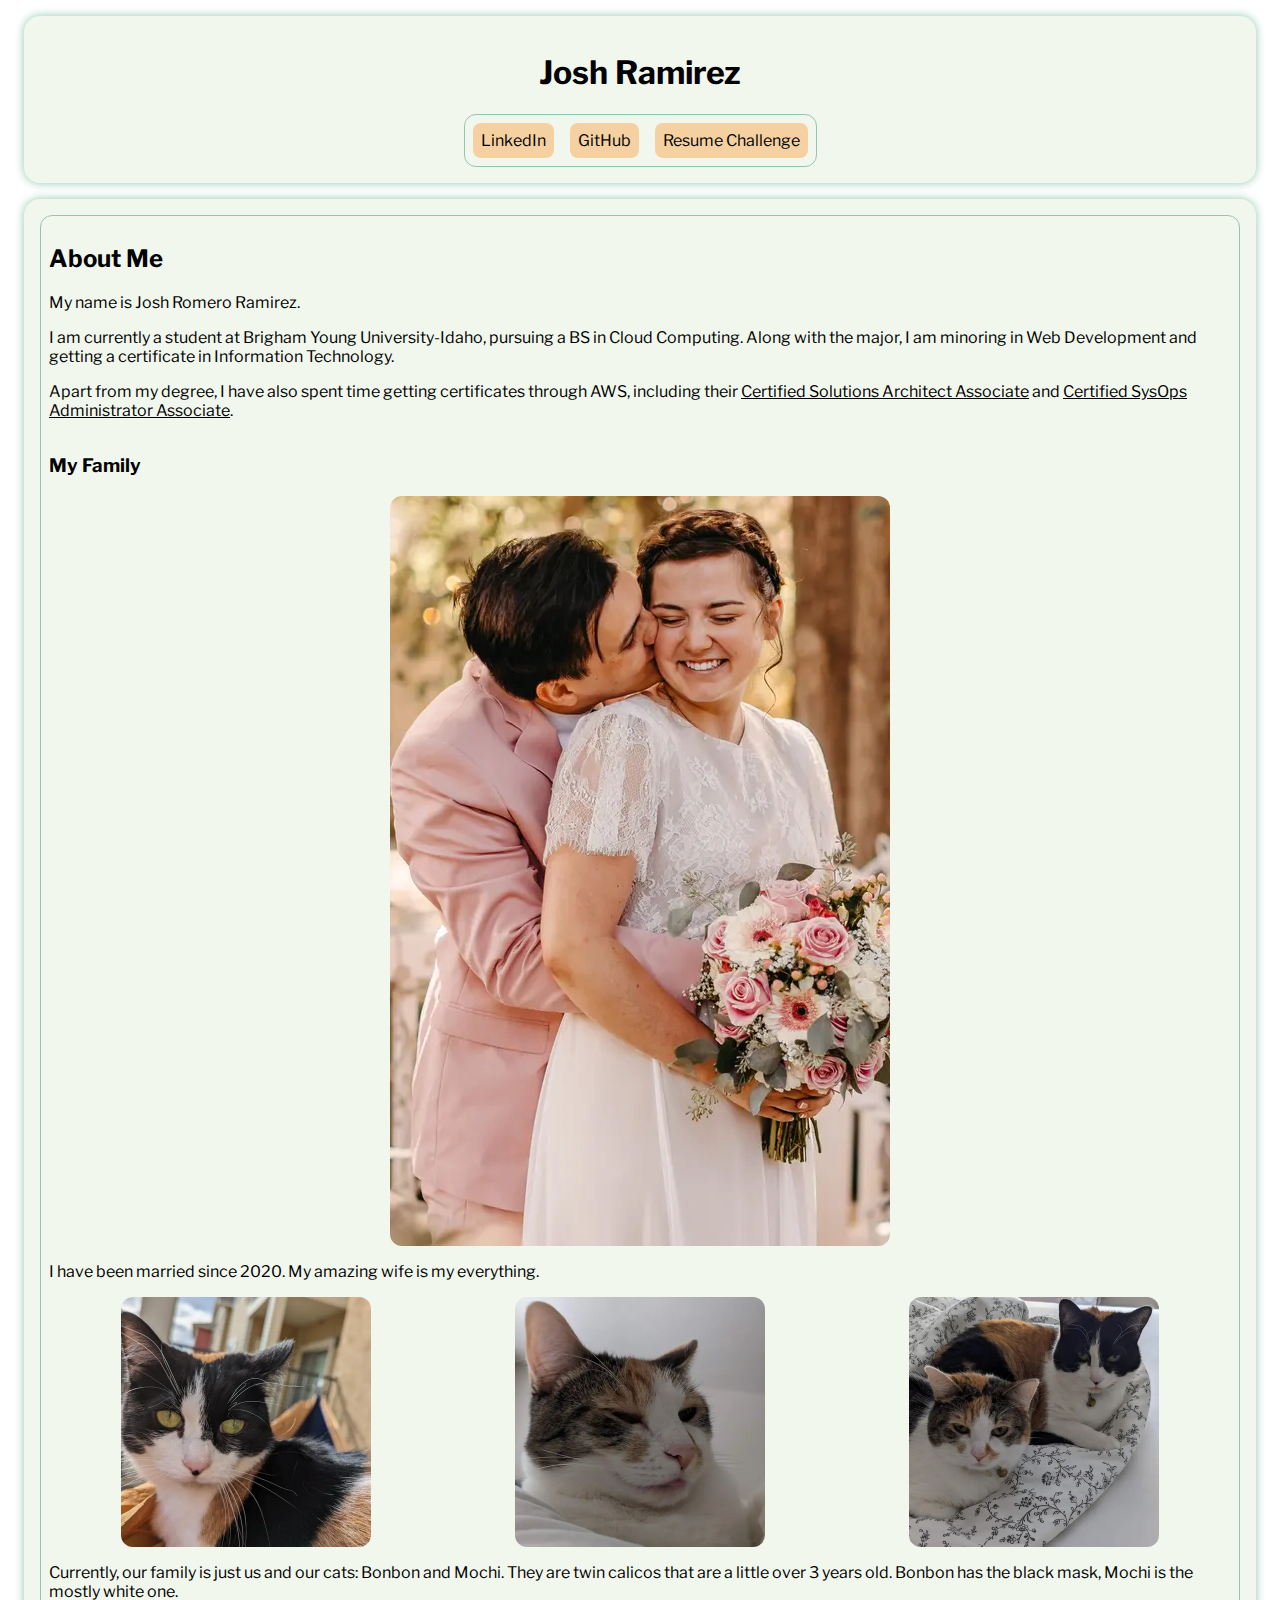
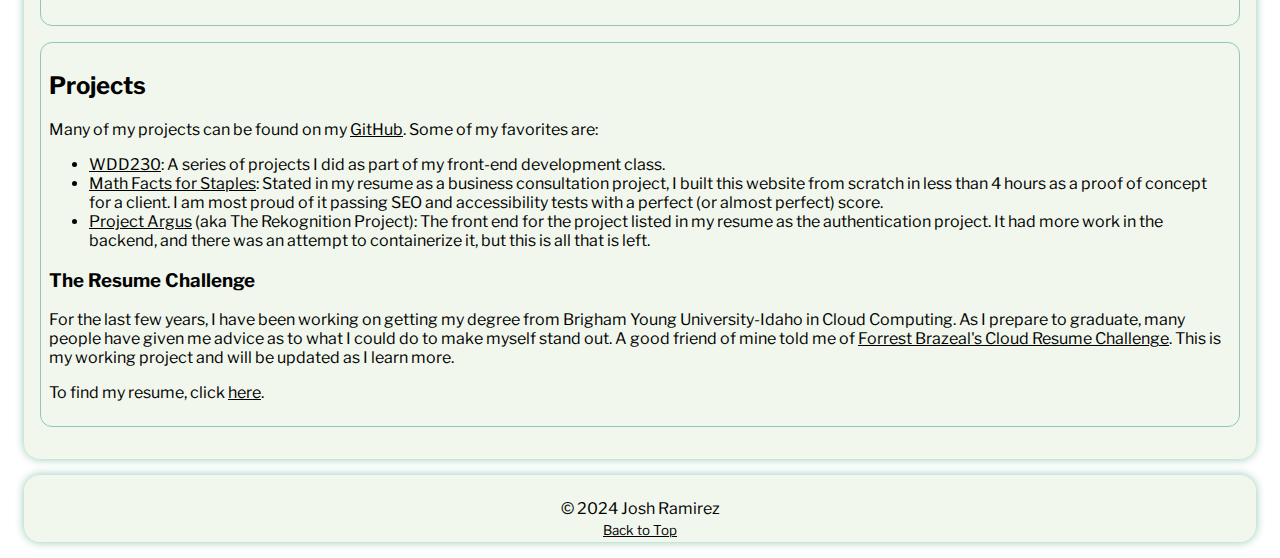
==== index.html @ 392a1a0c "index, styles, and scripts" ====
<!DOCTYPE html>
<html lang="en">

<head>
    <meta charset="UTF-8">
    <meta name="viewport" content="width=device-width, initial-scale=1.0">
    <meta name="author" content="Josh Ramirez">
    <meta name="description"
        content="Josh Ramirez: the cloud architect, web designer, and devops engineer. This is my portfolio.">
    <meta name="title" content="Josh Ramirez's Portfolio">
    <title>Josh Ramirez</title>
    <link rel="stylesheet" href="styles/styles.css">
    <link rel="preconnect" href="https://fonts.googleapis.com">
    <link rel="preconnect" href="https://fonts.gstatic.com" crossorigin>
    <link href="https://fonts.googleapis.com/css2?family=Libre+Franklin:ital,wght@0,100..900;1,100..900&family=Roboto:ital,wght@0,100;0,300;0,400;0,500;0,700;0,900;1,100;1,300;1,400;1,500;1,700;1,900&family=Ubuntu:ital,wght@0,300;0,400;0,500;0,700;1,300;1,400;1,500;1,700&display=swap" rel="stylesheet">
    <link
        href="https://fonts.googleapis.com/css2?family=Roboto:ital,wght@0,100;0,300;0,400;0,500;0,700;0,900;1,100;1,300;1,400;1,500;1,700;1,900&family=Ubuntu:ital,wght@0,300;0,400;0,500;0,700;1,300;1,400;1,500;1,700&display=swap"
        rel="stylesheet">
    

</head>

<body>
    <header id="top">
        <h1>Josh Ramirez</h1>
        <nav>
            <a href="https://www.linkedin.com/in/joshcramirez/" target="_blank">LinkedIn</a>
            <a href="https://github.com/jishrami/" target="_blank">GitHub</a>
            <a href="#resume">Resume Challenge</a>
        </nav>
    </header>
    <main>
        <section id="about" class="about">
            <h2 class="about__title">About Me</h2>
            <p>My name is Josh Romero Ramirez.</p>
            <p>I am currently a student at Brigham Young University-Idaho, pursuing a BS in Cloud Computing. Along with
                the major, I am minoring in Web Development and getting a certificate in Information Technology.</p>
            <p>Apart from my degree, I have also spent time getting certificates through AWS, including their <a
                    href="https://www.credly.com/badges/e95159ed-0b23-4190-8cf0-904408fefb17" target="_blank">Certified
                    Solutions Architect Associate</a> and <a
                    href="https://www.credly.com/badges/cffadac9-4920-4a9d-a0fd-0ac2a2e8e9b9" target="_blank">Certified
                    SysOps Administrator Associate</a>.</p>

            <div class="about__personal">
                <h3 class="about__personal__title">My Family</h3>
                <img src="images/wedding.webp" alt="Josh and his wife embraced at their wedding" loading="lazy"
                    id="wedding-img">
                <p id="wedding-desc">I have been married since 2020. My amazing wife is my everything.</p>
                <img src="images/bonbon.webp" alt="Bonbon, one of Josh's cats. A calico with a black mask."
                    loading="lazy" id="bonbon-img" class="cats">
                <img src="images/mochi.webp" alt="Mochi, one of Josh's cats. A mostly white calico." loading="lazy"
                    id="mochi-img" class="cats">
                <img src="images/both_cats.webp" alt="Both Bonbon and Mochi. Two calicos." loading="lazy"
                    id="both_cats-img" class="cats">
                <p id="cats-desc">Currently, our family is just us and our cats: Bonbon and Mochi. They are twin calicos
                    that are a little over 3 years old. Bonbon has the black mask, Mochi is the mostly white one.</p>
            </div>
        </section>
        <section id="projects" class="projects">
            <h2 class="projects__title">Projects</h2>
            <p>Many of my projects can be found on my <a href="https://github.com/jishrami" target="_blank">GitHub</a>.
                Some of my favorites are:</p>
            <ul class="projects__list">
                <li class="projects__list__item"><a href="https://jishrami.github.io/wdd230/"
                        target="_blank">WDD230</a>: A series of projects I did as part of my front-end development
                    class.</li>
                <li class="projects__list__item"><a href="https://jishrami.github.io/mathfactsforstaples/"
                        target="_blank">Math Facts for Staples</a>: Stated in my resume as a business consultation
                    project, I built this website from scratch in less than 4 hours as a proof of concept for a client.
                    I am most proud of it passing SEO and accessibility tests with a perfect (or almost perfect) score.
                </li>
                <li class="projects__list__item"><a href="https://github.com/BradyHodge/projectArgus"
                        target="_blank">Project Argus</a> (aka The Rekognition Project): The front end for the project
                    listed in my resume as the authentication project. It had more work in the backend, and there was an
                    attempt to containerize it, but this is all that is left.</li>
            </ul>
            <div class="projects__resume">
                <h3 id="resume" class="projects__resume__title">The Resume Challenge</h3>
                <p class="projects__resume__description">For the last few years, I have been working on getting my
                    degree from Brigham Young University-Idaho in Cloud Computing. As I prepare to graduate, many people
                    have given me advice as to what I could do to make myself stand out. A good friend of mine told me
                    of <a href="https://cloudresumechallenge.dev/docs/faq/" target="_blank">Forrest Brazeal's Cloud
                        Resume Challenge</a>. This is my working project and will be updated as I learn more.</p>
                <p class="projects__resume__description__link">To find my resume, click <a
                        href="resume/resume.html">here</a>.</p>
            </div>
        </section>
    </main>
    <footer>
        <p class="footer__copyright">&copy; 2024 Josh Ramirez</p>
        <button class="footer__top">Back to Top</button>
    </footer>

    <script src="scripts/scripts.js"></script>
</body>

</html>
---- styles/styles.css ----
header {
  display: flex;
  flex-flow: column;
  align-items: center;
  padding: 1em;
  background-color: #f1f7ed;
  border-radius: 1em;
  box-shadow: #91c7b1 0px 0px 10px;
  color: #020202;
  justify-content: space-between;
  margin: 1em;
}
header nav {
  display: flex;
  align-items: center;
  flex-flow: row nowrap;
  border: 1px solid #91c7b1;
  border-radius: 0.75em;
  text-align: center;
}
header a {
  text-decoration: none;
  color: #020202;
  margin: 0.5em;
  padding: 0.5em;
  border-radius: 0.5em;
  background-color: rgba(250, 161, 65, 0.4392156863);
  width: fit-content;
}

main {
  background-color: #f1f7ed;
  border-radius: 1em;
  box-shadow: #91c7b1 0px 0px 10px;
  color: #020202;
  padding: 1em;
  margin: 1em;
}
main a {
  color: #020202;
}
main section {
  border: #91c7b1 1px solid;
  border-radius: 0.75em;
  padding: 0.5em;
  margin-bottom: 1em;
}
main .about__personal {
  display: grid;
  grid-template-columns: 1fr 1fr 1fr;
}
main .about__personal__title {
  grid-row: 1/span 1;
}
main #wedding-img {
  width: 90%;
  max-width: fit-content;
  border-radius: 0.75em;
  align-self: center;
  justify-self: center;
  grid-column: 1/-1;
  grid-row: 2/span 1;
}
main .cats {
  grid-column: span 1;
  grid-row: 4/span 1;
  width: 99%;
  max-width: 250px;
  border-radius: 0.75em;
  justify-self: center;
  align-self: center;
}
main #cats-desc {
  grid-row: 5/span 1;
  grid-column: 1/-1;
}
main #wedding-desc {
  grid-row: 3/span 1;
  grid-column: 1/-1;
}

footer {
  display: flex;
  align-items: start;
  justify-content: center;
  text-align: center;
  background-color: #f1f7ed;
  color: #020202;
  padding: 0.5em;
  border-radius: 1em;
  box-shadow: #91c7b1 0px 0px 10px;
  margin: 1em;
  position: relative;
}
footer .footer__top {
  position: absolute;
  bottom: 0.25em;
  color: #020202;
  background-color: #f1f7ed;
  border: none;
  text-decoration: underline;
}

* {
  font-family: "Libre Franklin", "Roboto", sans-serif;
}

#resume:target {
  background-color: rgba(250, 161, 65, 0.4392156863);
  width: fit-content;
}

/*# sourceMappingURL=styles.css.map */
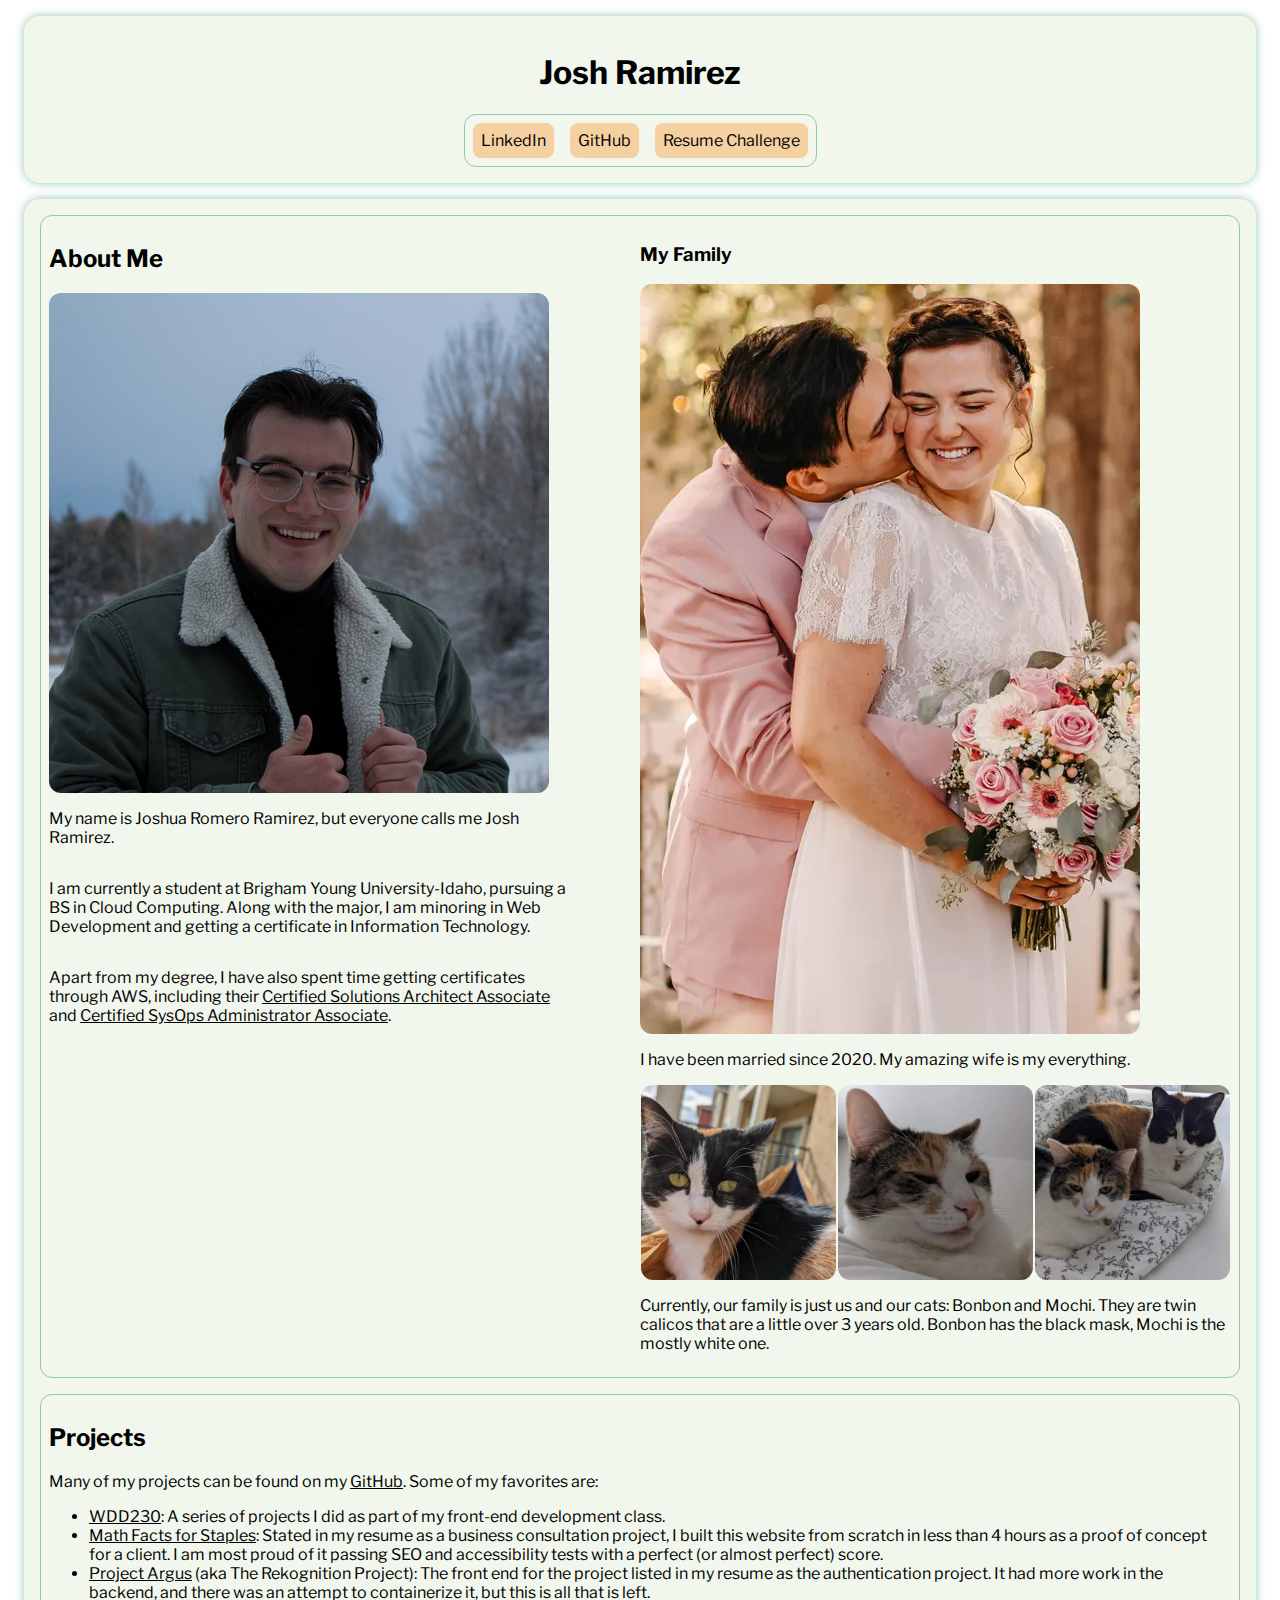
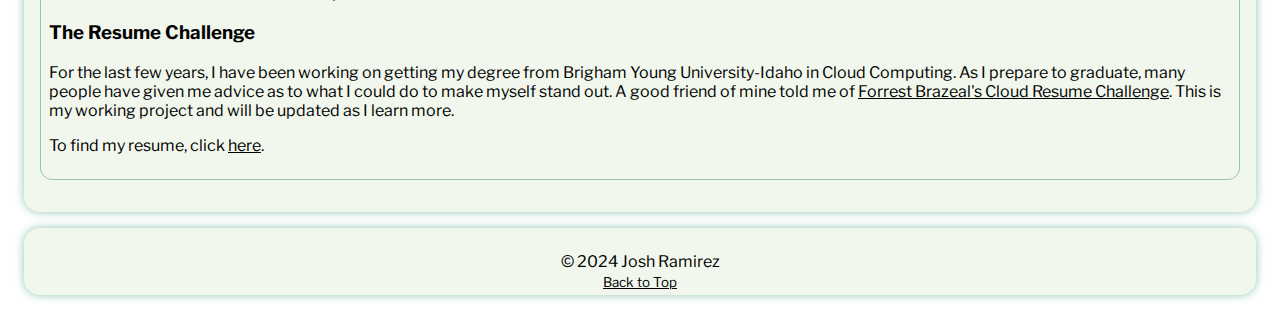
==== commit 930d677a: "added headshot, changed large view" ====
--- a/index.html
+++ b/index.html
@@ -12,12 +12,16 @@
     <link rel="stylesheet" href="styles/styles.css">
     <link rel="preconnect" href="https://fonts.googleapis.com">
     <link rel="preconnect" href="https://fonts.gstatic.com" crossorigin>
-    <link href="https://fonts.googleapis.com/css2?family=Libre+Franklin:ital,wght@0,100..900;1,100..900&family=Roboto:ital,wght@0,100;0,300;0,400;0,500;0,700;0,900;1,100;1,300;1,400;1,500;1,700;1,900&family=Ubuntu:ital,wght@0,300;0,400;0,500;0,700;1,300;1,400;1,500;1,700&display=swap" rel="stylesheet">
+    <link
+        href="https://fonts.googleapis.com/css2?family=Libre+Franklin:ital,wght@0,100..900;1,100..900&family=Roboto:ital,wght@0,100;0,300;0,400;0,500;0,700;0,900;1,100;1,300;1,400;1,500;1,700;1,900&family=Ubuntu:ital,wght@0,300;0,400;0,500;0,700;1,300;1,400;1,500;1,700&display=swap"
+        rel="stylesheet">
     <link
         href="https://fonts.googleapis.com/css2?family=Roboto:ital,wght@0,100;0,300;0,400;0,500;0,700;0,900;1,100;1,300;1,400;1,500;1,700;1,900&family=Ubuntu:ital,wght@0,300;0,400;0,500;0,700;1,300;1,400;1,500;1,700&display=swap"
         rel="stylesheet">
-    
-
+    <link rel="apple-touch-icon" sizes="180x180" href="favicon/apple-touch-icon.png">
+    <link rel="icon" type="image/png" sizes="32x32" href="favicon/favicon-32x32.png">
+    <link rel="icon" type="image/png" sizes="16x16" href="favicon/favicon-16x16.png">
+    <link rel="manifest" href="favicon/site.webmanifest">
 </head>
 
 <body>
@@ -31,16 +35,25 @@
     </header>
     <main>
         <section id="about" class="about">
-            <h2 class="about__title">About Me</h2>
-            <p>My name is Josh Romero Ramirez.</p>
-            <p>I am currently a student at Brigham Young University-Idaho, pursuing a BS in Cloud Computing. Along with
-                the major, I am minoring in Web Development and getting a certificate in Information Technology.</p>
-            <p>Apart from my degree, I have also spent time getting certificates through AWS, including their <a
-                    href="https://www.credly.com/badges/e95159ed-0b23-4190-8cf0-904408fefb17" target="_blank">Certified
-                    Solutions Architect Associate</a> and <a
-                    href="https://www.credly.com/badges/cffadac9-4920-4a9d-a0fd-0ac2a2e8e9b9" target="_blank">Certified
-                    SysOps Administrator Associate</a>.</p>
+            <div class="aboutme">
 
+                <h2>About Me</h2>
+
+                <img src="images/josh-headshot.webp" alt="A headshot image of Josh smiling, wearing a coat"
+                    loading="lazy" id="headshot-img">
+                <p class="about__desc">My name is Joshua Romero Ramirez, but everyone calls me Josh Ramirez.</p>
+                <p class="about__desc">I am currently a student at Brigham Young University-Idaho, pursuing a BS in
+                    Cloud Computing. Along with
+                    the major, I am minoring in Web Development and getting a certificate in Information Technology.</p>
+                <p class="about__desc">Apart from my degree, I have also spent time getting certificates through AWS,
+                    including their <a href="https://www.credly.com/badges/e95159ed-0b23-4190-8cf0-904408fefb17"
+                        target="_blank">Certified
+                        Solutions Architect Associate</a> and <a
+                        href="https://www.credly.com/badges/cffadac9-4920-4a9d-a0fd-0ac2a2e8e9b9"
+                        target="_blank">Certified
+                        SysOps Administrator Associate</a>.</p>
+
+            </div>
             <div class="about__personal">
                 <h3 class="about__personal__title">My Family</h3>
                 <img src="images/wedding.webp" alt="Josh and his wife embraced at their wedding" loading="lazy"
@@ -83,6 +96,7 @@
                         Resume Challenge</a>. This is my working project and will be updated as I learn more.</p>
                 <p class="projects__resume__description__link">To find my resume, click <a
                         href="resume/resume.html">here</a>.</p>
+                <div class="projects__resume__counter"></div>
             </div>
         </section>
     </main>
--- a/styles/styles.css
+++ b/styles/styles.css
@@ -45,6 +45,17 @@
   padding: 0.5em;
   margin-bottom: 1em;
 }
+main .aboutme {
+  display: flex;
+  flex-flow: column;
+}
+main .aboutme #headshot-img {
+  width: 90%;
+  max-width: fit-content;
+  border-radius: 0.75em;
+  align-self: center;
+  justify-self: center;
+}
 main .about__personal {
   display: grid;
   grid-template-columns: 1fr 1fr 1fr;
@@ -78,7 +89,25 @@
   grid-row: 3/span 1;
   grid-column: 1/-1;
 }
+main img {
+  min-width: 50px;
+}
 
+@media screen and (min-width: 768px) {
+  main .about {
+    display: grid;
+    grid-template-columns: 1fr 1fr;
+  }
+  main .aboutme #headshot-img {
+    align-self: baseline;
+  }
+  main .aboutme p {
+    width: 90%;
+  }
+  main #wedding-img {
+    justify-self: baseline;
+  }
+}
 footer {
   display: flex;
   align-items: start;
@@ -108,6 +137,7 @@
 #resume:target {
   background-color: rgba(250, 161, 65, 0.4392156863);
   width: fit-content;
+  text-decoration: underline;
 }
 
 /*# sourceMappingURL=styles.css.map */
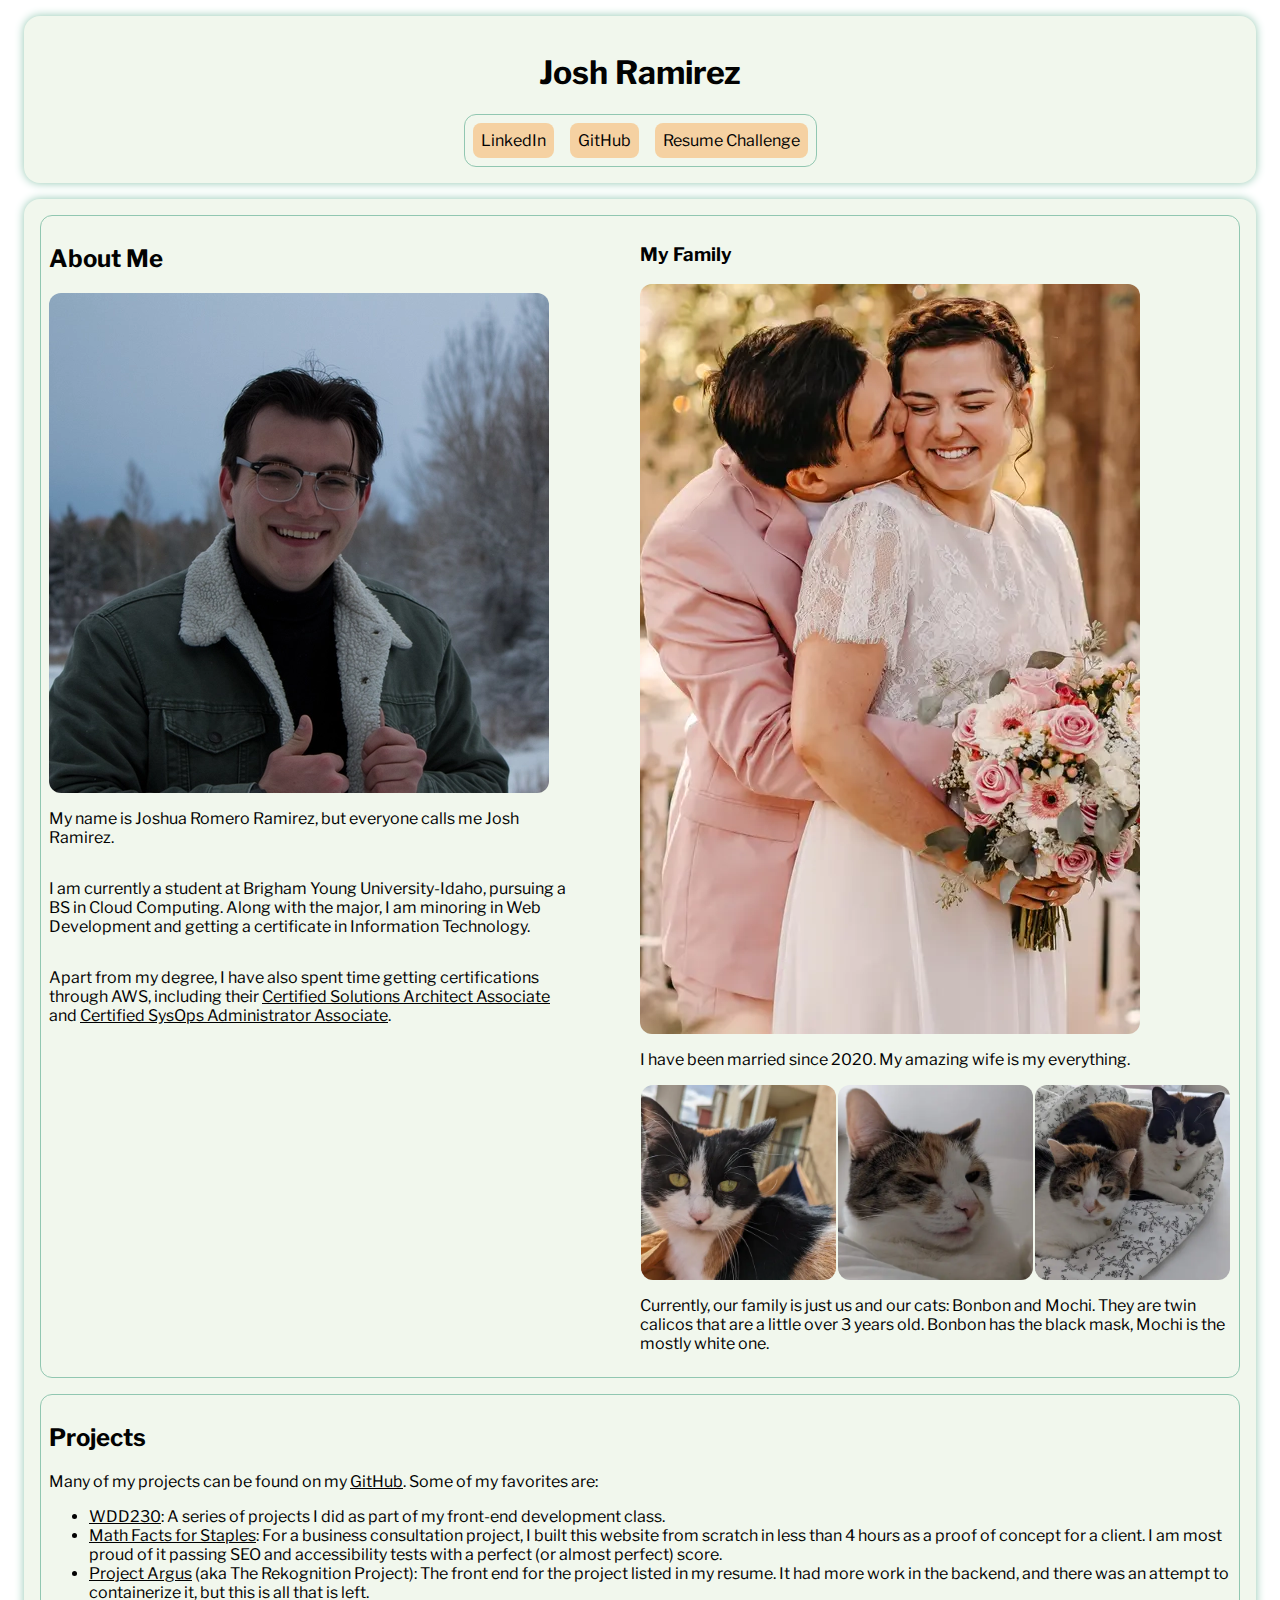
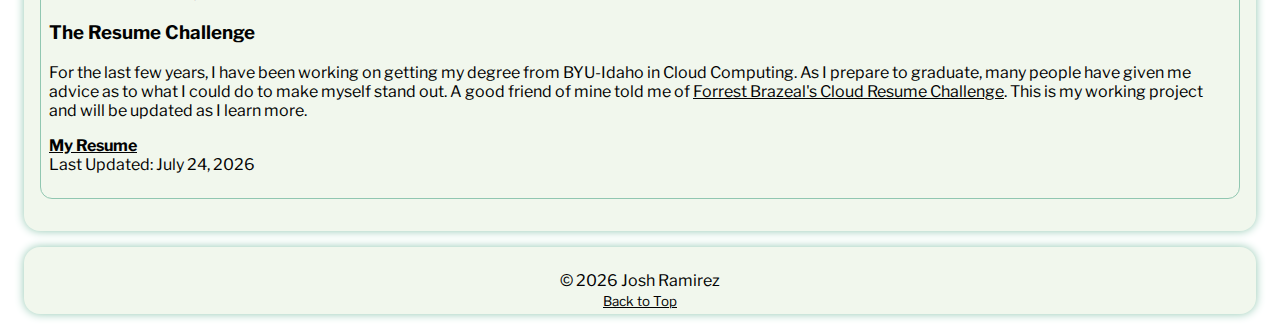
==== commit 582112b3: "chore: small editorial fixes" ====
--- a/index.html
+++ b/index.html
@@ -45,7 +45,7 @@
                 <p class="about__desc">I am currently a student at Brigham Young University-Idaho, pursuing a BS in
                     Cloud Computing. Along with
                     the major, I am minoring in Web Development and getting a certificate in Information Technology.</p>
-                <p class="about__desc">Apart from my degree, I have also spent time getting certificates through AWS,
+                <p class="about__desc">Apart from my degree, I have also spent time getting certifications through AWS,
                     including their <a href="https://www.credly.com/badges/e95159ed-0b23-4190-8cf0-904408fefb17"
                         target="_blank">Certified
                         Solutions Architect Associate</a> and <a
@@ -78,30 +78,30 @@
                         target="_blank">WDD230</a>: A series of projects I did as part of my front-end development
                     class.</li>
                 <li class="projects__list__item"><a href="https://jishrami.github.io/mathfactsforstaples/"
-                        target="_blank">Math Facts for Staples</a>: Stated in my resume as a business consultation
+                        target="_blank">Math Facts for Staples</a>: For a business consultation
                     project, I built this website from scratch in less than 4 hours as a proof of concept for a client.
                     I am most proud of it passing SEO and accessibility tests with a perfect (or almost perfect) score.
                 </li>
                 <li class="projects__list__item"><a href="https://github.com/BradyHodge/projectArgus"
                         target="_blank">Project Argus</a> (aka The Rekognition Project): The front end for the project
-                    listed in my resume as the authentication project. It had more work in the backend, and there was an
+                    listed in my resume. It had more work in the backend, and there was an
                     attempt to containerize it, but this is all that is left.</li>
             </ul>
             <div class="projects__resume">
                 <h3 id="resume" class="projects__resume__title">The Resume Challenge</h3>
                 <p class="projects__resume__description">For the last few years, I have been working on getting my
-                    degree from Brigham Young University-Idaho in Cloud Computing. As I prepare to graduate, many people
+                    degree from BYU-Idaho in Cloud Computing. As I prepare to graduate, many people
                     have given me advice as to what I could do to make myself stand out. A good friend of mine told me
                     of <a href="https://cloudresumechallenge.dev/docs/faq/" target="_blank">Forrest Brazeal's Cloud
                         Resume Challenge</a>. This is my working project and will be updated as I learn more.</p>
-                <p class="projects__resume__description__link">To find my resume, click <a
-                        href="resume/resume.html">here</a>.</p>
+                <p class="projects__resume__description__link"><a
+                        href="resume/index.html">My Resume</a></p>
                 <div class="projects__resume__counter"></div>
             </div>
         </section>
     </main>
     <footer>
-        <p class="footer__copyright">&copy; 2024 Josh Ramirez</p>
+        <p class="footer__copyright"></p>
         <button class="footer__top">Back to Top</button>
     </footer>
 
--- a/styles/styles.css
+++ b/styles/styles.css
@@ -92,6 +92,15 @@
 main img {
   min-width: 50px;
 }
+main .projects__resume__description__link {
+  text-align: center;
+  display: flex;
+  justify-content: center;
+  flex-flow: column nowrap;
+}
+main .projects__resume__description__link a {
+  font-weight: bold;
+}
 
 @media screen and (min-width: 768px) {
   main .about {
@@ -106,6 +115,10 @@
   }
   main #wedding-img {
     justify-self: baseline;
+  }
+  main .projects__resume__description__link {
+    display: flex;
+    align-items: start;
   }
 }
 footer {
